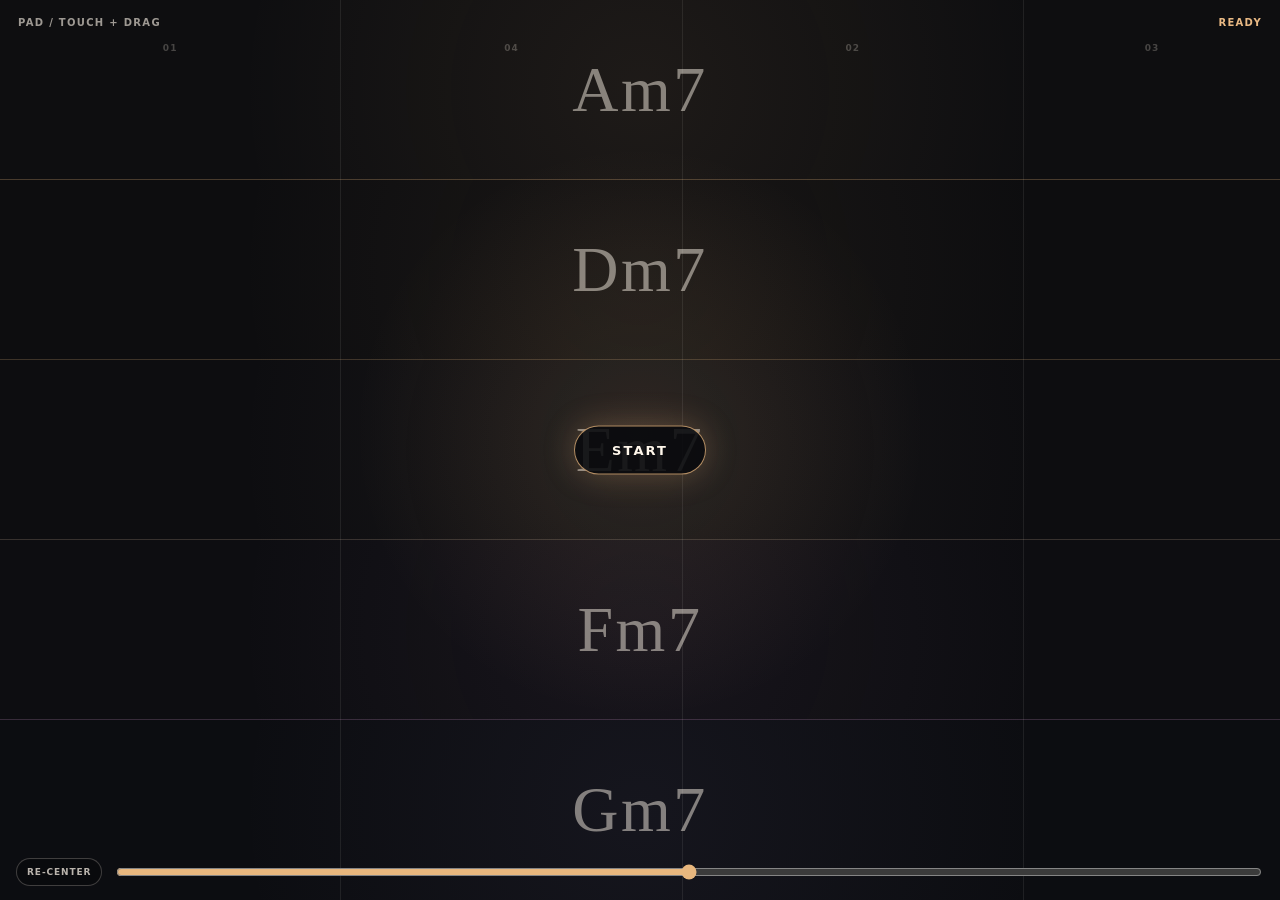
==== index.html @ 195bff77 "Deploy phone instrument" ====
<!doctype html>
<html lang="en">
  <head>
    <meta charset="UTF-8" />
    <meta name="viewport" content="width=device-width, initial-scale=1.0, viewport-fit=cover" />
    <meta name="theme-color" content="#11100f" />
    <title>Am7 Pad Instrument</title>
    <script type="module" crossorigin src="./assets/index-CUA2gbY7.js"></script>
    <link rel="modulepreload" crossorigin href="./assets/index-BlJB_Ecb.js">
    <link rel="stylesheet" crossorigin href="./assets/index-XDUJTvPv.css">
  </head>
  <body>
    <div id="app"></div>
  </body>
</html>
---- assets/index-XDUJTvPv.css ----
:root{font-family:Inter,ui-sans-serif,system-ui,-apple-system,BlinkMacSystemFont,Segoe UI,sans-serif;color:#f9f3e9;background:#090a0d;font-synthesis:none;color-scheme:dark}*{box-sizing:border-box}html,body,#app{width:100%;height:100%;min-width:320px;margin:0;overflow:hidden}body{min-height:100dvh;background:#090a0d;overscroll-behavior:none}.touch-surface{position:relative;width:100%;height:100dvh;overflow:hidden;touch-action:none;user-select:none;-webkit-user-select:none;-webkit-touch-callout:none;background:radial-gradient(circle at 50% 48%,rgba(238,183,122,.11),transparent 36%),#090a0d}.instrument-header{position:absolute;z-index:20;top:max(17px,env(safe-area-inset-top));left:18px;right:18px;display:flex;justify-content:space-between;color:#fff7eb99;font-size:10px;font-weight:750;letter-spacing:.13em;pointer-events:none}#status{color:#e9b984}#status.error{max-width:60%;color:#ff9588;text-align:right}.start-overlay{position:absolute;z-index:30;top:50%;left:50%;min-width:132px;padding:16px 24px;transform:translate(-50%,-50%);border:1px solid rgba(244,192,132,.72);border-radius:999px;color:#fff7eb;background:#090a0de0;box-shadow:0 0 32px #f4c08440;font:inherit;font-size:13px;font-weight:800;letter-spacing:.16em;touch-action:manipulation}.start-overlay[hidden]{display:none}.freeze-controls{position:absolute;z-index:25;right:16px;bottom:max(14px,env(safe-area-inset-bottom));left:16px;display:flex;align-items:center;gap:12px}.freeze-controls button{flex:0 0 auto;padding:8px 10px;border:1px solid rgba(255,247,235,.22);border-radius:999px;color:#fff7ebb8;background:#090a0dad;font:inherit;font-size:9px;font-weight:750;letter-spacing:.1em;touch-action:manipulation}.freeze-controls input{min-width:0;flex:1;accent-color:#e8b77e;touch-action:none}.tilt-glow{--tilt-top: 0;--tilt-right: 0;--tilt-bottom: 0;--tilt-left: 0;position:absolute;z-index:18;inset:0;overflow:hidden;opacity:0;pointer-events:none;transition:opacity .3s ease}.tilt-glow.enabled{opacity:1}.tilt-glow-edge{position:absolute;filter:blur(18px);mix-blend-mode:screen;transition:opacity .14s ease-out;will-change:opacity}.tilt-glow-top{top:-11%;right:-12%;left:-12%;height:22%;background:radial-gradient(ellipse at 50% 0%,rgba(223,255,80,.95),rgba(255,230,68,.3) 38%,transparent 72%);opacity:calc(var(--tilt-top) * .88)}.tilt-glow-bottom{right:-12%;bottom:-11%;left:-12%;height:22%;background:radial-gradient(ellipse at 50% 100%,rgba(80,255,155,.95),rgba(35,240,120,.3) 38%,transparent 72%);opacity:calc(var(--tilt-bottom) * .88)}.tilt-glow-right{top:-12%;right:-11%;bottom:-12%;width:22%;background:radial-gradient(ellipse at 100% 50%,rgba(80,255,155,.95),rgba(35,240,120,.3) 38%,transparent 72%);opacity:calc(var(--tilt-right) * .88)}.tilt-glow-left{top:-12%;bottom:-12%;left:-11%;width:22%;background:radial-gradient(ellipse at 0% 50%,rgba(80,255,155,.95),rgba(35,240,120,.3) 38%,transparent 72%);opacity:calc(var(--tilt-left) * .88)}.zone-band{--chord-weight: 0;--zone-color: 219, 171, 124;position:absolute;left:0;display:grid;place-items:center;width:100%;height:20%;border-bottom:1px solid rgba(var(--zone-color),.25);background:radial-gradient(circle at 50% 50%,rgba(var(--zone-color),.07),transparent 62%),rgba(var(--zone-color),.018);pointer-events:none}.zone-band:before{position:absolute;inset:0;background:radial-gradient(circle at 50% 50%,rgba(var(--zone-color),.24),transparent 68%),rgba(var(--zone-color),.1);box-shadow:inset 0 0 60px rgba(var(--zone-color),.13),0 0 26px rgba(var(--zone-color),.2);content:"";opacity:var(--chord-weight)}.zone-band>span{position:relative;z-index:1;color:#fff7eb7a;font-family:Georgia,Times New Roman,serif;font-size:clamp(34px,11vw,64px);letter-spacing:.04em;transition:color .18s ease,text-shadow .18s ease,transform .18s ease}.zone-band.active>span{color:rgb(var(--zone-color));opacity:calc(.4 + var(--chord-weight) * .6);text-shadow:0 0 22px rgba(var(--zone-color),.72);transform:scale(1.08)}.zone-am7{--zone-color: 244, 192, 132;top:0}.zone-dm7{--zone-color: 204, 163, 117;top:20%}.zone-em7{--zone-color: 178, 155, 135;top:40%}.zone-fm7{--zone-color: 179, 132, 179;top:60%}.zone-gm7{--zone-color: 147, 135, 197;top:80%;border-bottom:0}.sample-grid{position:absolute;z-index:4;inset:0;display:grid;grid-template-columns:4fr 4fr 4fr 3fr;pointer-events:none}.sample-column{--sample-weight: 0;position:relative;border-right:1px solid rgba(255,247,235,.08)}.sample-column:before{position:absolute;inset:0;background:linear-gradient(180deg,#e8b77e0a,#e8b77e1a,#9387c50d);box-shadow:inset 0 0 30px #e8b77e0d;content:"";opacity:var(--sample-weight)}.sample-column:last-child{border-right:0}.sample-column>span{position:absolute;top:max(43px,calc(env(safe-area-inset-top) + 31px));left:50%;transform:translate(-50%);color:#fff7eb3d;font-size:9px;font-weight:750;letter-spacing:.12em;transition:color .18s ease,text-shadow .18s ease}.sample-column.active>span{color:#e8b77e;opacity:calc(.35 + var(--sample-weight) * .65);text-shadow:0 0 12px rgba(232,183,126,.65)}.touch-marker{position:absolute;z-index:12;top:0;left:0;width:54px;height:54px;transform:translate(-50%,-50%) scale(.4);border:1px solid rgba(255,245,227,.85);border-radius:50%;opacity:0;pointer-events:none;box-shadow:0 0 0 8px #ffeed214,0 0 32px #f4c08480;transition:opacity .1s ease,transform .1s ease}.touch-marker.visible{transform:translate(-50%,-50%) scale(1);opacity:1}
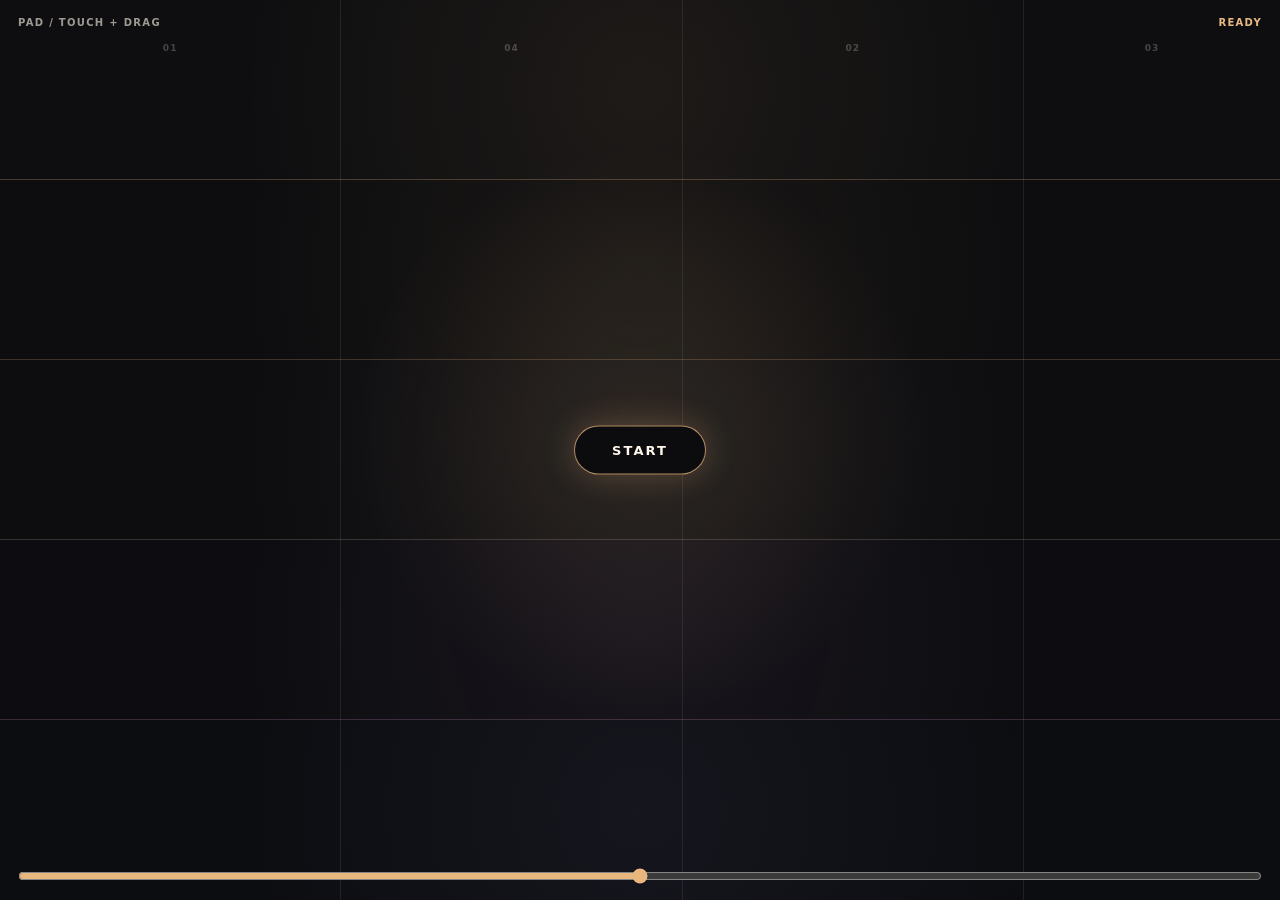
==== commit c84ebe28: "Update performance UI" ====
--- a/index.html
+++ b/index.html
@@ -5,9 +5,9 @@
     <meta name="viewport" content="width=device-width, initial-scale=1.0, viewport-fit=cover" />
     <meta name="theme-color" content="#11100f" />
     <title>Am7 Pad Instrument</title>
-    <script type="module" crossorigin src="./assets/index-CUA2gbY7.js"></script>
+    <script type="module" crossorigin src="./assets/index-DYyacytz.js"></script>
     <link rel="modulepreload" crossorigin href="./assets/index-BlJB_Ecb.js">
-    <link rel="stylesheet" crossorigin href="./assets/index-XDUJTvPv.css">
+    <link rel="stylesheet" crossorigin href="./assets/index-Bui4Fd-F.css">
   </head>
   <body>
     <div id="app"></div>
--- a/assets/index-Bui4Fd-F.css
+++ b/assets/index-Bui4Fd-F.css
@@ -0,0 +1 @@
+:root{font-family:Inter,ui-sans-serif,system-ui,-apple-system,BlinkMacSystemFont,Segoe UI,sans-serif;color:#f9f3e9;background:#090a0d;font-synthesis:none;color-scheme:dark}*{box-sizing:border-box}html,body,#app{width:100%;height:100%;min-width:320px;margin:0;overflow:hidden}body{min-height:100dvh;background:#090a0d;overscroll-behavior:none}.touch-surface{position:relative;width:100%;height:100dvh;overflow:hidden;touch-action:none;user-select:none;-webkit-user-select:none;-webkit-touch-callout:none;background:radial-gradient(circle at 50% 48%,rgba(238,183,122,.11),transparent 36%),#090a0d}.instrument-header{position:absolute;z-index:20;top:max(17px,env(safe-area-inset-top));left:18px;right:18px;display:flex;justify-content:space-between;color:#fff7eb99;font-size:10px;font-weight:750;letter-spacing:.13em;pointer-events:none}#status{color:#e9b984}#status.error{max-width:60%;color:#ff9588;text-align:right}.start-overlay{position:absolute;z-index:30;top:50%;left:50%;min-width:132px;padding:16px 24px;transform:translate(-50%,-50%);border:1px solid rgba(244,192,132,.72);border-radius:999px;color:#fff7eb;background:#090a0de0;box-shadow:0 0 32px #f4c08440;font:inherit;font-size:13px;font-weight:800;letter-spacing:.16em;touch-action:manipulation}.start-overlay[hidden]{display:none}.freeze-controls{position:absolute;z-index:25;right:16px;bottom:max(14px,env(safe-area-inset-bottom));left:16px;display:flex;align-items:center;gap:12px}.freeze-controls button{flex:0 0 auto;padding:8px 10px;border:1px solid rgba(255,247,235,.22);border-radius:999px;color:#fff7ebb8;background:#090a0dad;font:inherit;font-size:9px;font-weight:750;letter-spacing:.1em;touch-action:manipulation}#recenter{display:none}.freeze-controls input{min-width:0;flex:1;accent-color:#e8b77e;touch-action:none}.tilt-glow{--tilt-top: 0;--tilt-right: 0;--tilt-bottom: 0;--tilt-left: 0;position:absolute;z-index:18;inset:0;overflow:hidden;opacity:0;pointer-events:none;transition:opacity .3s ease}.tilt-glow.enabled{opacity:1}.tilt-glow-edge{position:absolute;filter:blur(18px);mix-blend-mode:screen;transition:opacity .14s ease-out;will-change:opacity}.tilt-glow-top{top:-11%;right:-12%;left:-12%;height:22%;background:radial-gradient(ellipse at 50% 0%,rgba(223,255,80,.95),rgba(255,230,68,.3) 38%,transparent 72%);opacity:calc(var(--tilt-top) * .88)}.tilt-glow-bottom{right:-12%;bottom:-11%;left:-12%;height:22%;background:radial-gradient(ellipse at 50% 100%,rgba(80,255,155,.95),rgba(35,240,120,.3) 38%,transparent 72%);opacity:calc(var(--tilt-bottom) * .88)}.tilt-glow-right{top:-12%;right:-11%;bottom:-12%;width:22%;background:radial-gradient(ellipse at 100% 50%,rgba(80,255,155,.95),rgba(35,240,120,.3) 38%,transparent 72%);opacity:calc(var(--tilt-right) * .88)}.tilt-glow-left{top:-12%;bottom:-12%;left:-11%;width:22%;background:radial-gradient(ellipse at 0% 50%,rgba(80,255,155,.95),rgba(35,240,120,.3) 38%,transparent 72%);opacity:calc(var(--tilt-left) * .88)}.zone-band{--chord-weight: 0;--zone-color: 219, 171, 124;position:absolute;left:0;display:grid;place-items:center;width:100%;height:20%;border-bottom:1px solid rgba(var(--zone-color),.25);background:radial-gradient(circle at 50% 50%,rgba(var(--zone-color),.07),transparent 62%),rgba(var(--zone-color),.018);pointer-events:none}.zone-band:before{position:absolute;inset:0;background:radial-gradient(circle at 50% 50%,rgba(var(--zone-color),.24),transparent 68%),rgba(var(--zone-color),.1);box-shadow:inset 0 0 60px rgba(var(--zone-color),.13),0 0 26px rgba(var(--zone-color),.2);content:"";opacity:var(--chord-weight)}.zone-band>span{display:none}.zone-band.active>span{color:rgb(var(--zone-color));opacity:calc(.4 + var(--chord-weight) * .6);text-shadow:0 0 22px rgba(var(--zone-color),.72);transform:scale(1.08)}.zone-am7{--zone-color: 244, 192, 132;top:0}.zone-dm7{--zone-color: 204, 163, 117;top:20%}.zone-em7{--zone-color: 178, 155, 135;top:40%}.zone-fm7{--zone-color: 179, 132, 179;top:60%}.zone-gm7{--zone-color: 147, 135, 197;top:80%;border-bottom:0}.sample-grid{position:absolute;z-index:4;inset:0;display:grid;grid-template-columns:4fr 4fr 4fr 3fr;pointer-events:none}.sample-column{--sample-weight: 0;position:relative;border-right:1px solid rgba(255,247,235,.08)}.sample-column:before{position:absolute;inset:0;background:linear-gradient(180deg,#e8b77e0a,#e8b77e1a,#9387c50d);box-shadow:inset 0 0 30px #e8b77e0d;content:"";opacity:var(--sample-weight)}.sample-column:last-child{border-right:0}.sample-column>span{position:absolute;top:max(43px,calc(env(safe-area-inset-top) + 31px));left:50%;transform:translate(-50%);color:#fff7eb3d;font-size:9px;font-weight:750;letter-spacing:.12em;transition:color .18s ease,text-shadow .18s ease}.sample-column.active>span{color:#e8b77e;opacity:calc(.35 + var(--sample-weight) * .65);text-shadow:0 0 12px rgba(232,183,126,.65)}.touch-marker{position:absolute;z-index:12;top:0;left:0;width:54px;height:54px;transform:translate(-50%,-50%) scale(.4);border:1px solid rgba(255,245,227,.85);border-radius:50%;opacity:0;pointer-events:none;box-shadow:0 0 0 8px #ffeed214,0 0 32px #f4c08480;transition:opacity .1s ease,transform .1s ease}.touch-marker.visible{transform:translate(-50%,-50%) scale(1);opacity:1}
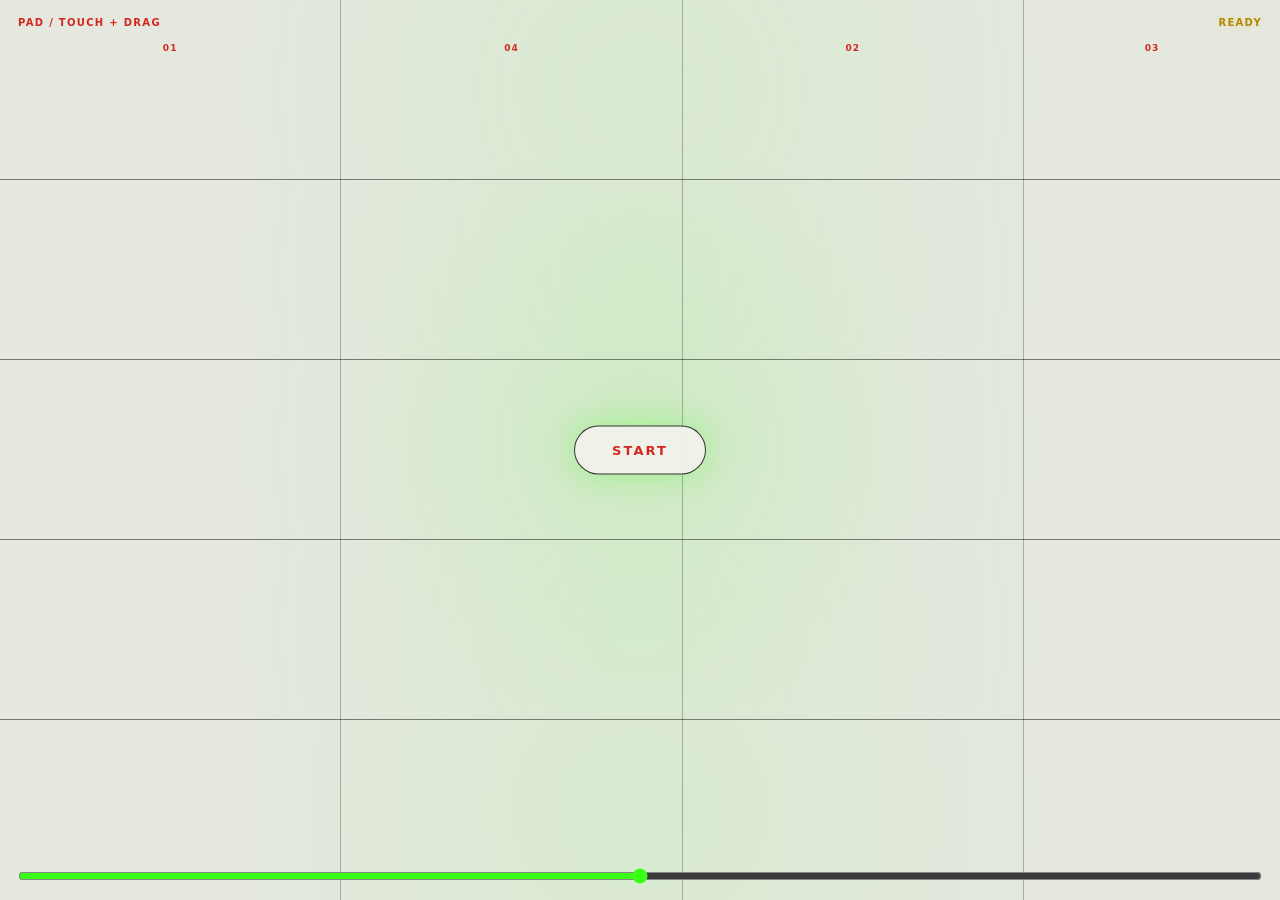
==== commit 72b3f207: "Update high-contrast color palette" ====
--- a/index.html
+++ b/index.html
@@ -5,9 +5,9 @@
     <meta name="viewport" content="width=device-width, initial-scale=1.0, viewport-fit=cover" />
     <meta name="theme-color" content="#11100f" />
     <title>Am7 Pad Instrument</title>
-    <script type="module" crossorigin src="./assets/index-DYyacytz.js"></script>
+    <script type="module" crossorigin src="./assets/index-DIqOzzZA.js"></script>
     <link rel="modulepreload" crossorigin href="./assets/index-BlJB_Ecb.js">
-    <link rel="stylesheet" crossorigin href="./assets/index-Bui4Fd-F.css">
+    <link rel="stylesheet" crossorigin href="./assets/index-CgE3X2f5.css">
   </head>
   <body>
     <div id="app"></div>
--- a/assets/index-CgE3X2f5.css
+++ b/assets/index-CgE3X2f5.css
@@ -0,0 +1 @@
+:root{font-family:Inter,ui-sans-serif,system-ui,-apple-system,BlinkMacSystemFont,Segoe UI,sans-serif;color:#171717;background:#e8e8e2;font-synthesis:none;color-scheme:light}*{box-sizing:border-box}html,body,#app{width:100%;height:100%;min-width:320px;margin:0;overflow:hidden}body{min-height:100dvh;background:#e8e8e2;overscroll-behavior:none}.touch-surface{position:relative;width:100%;height:100dvh;overflow:hidden;touch-action:none;user-select:none;-webkit-user-select:none;-webkit-touch-callout:none;background:radial-gradient(circle at 50% 48%,rgba(57,255,20,.08),transparent 38%),#e8e8e2}.instrument-header{position:absolute;z-index:20;top:max(17px,env(safe-area-inset-top));left:18px;right:18px;display:flex;justify-content:space-between;color:#d32720;font-size:10px;font-weight:750;letter-spacing:.13em;pointer-events:none}#status{color:#b48600;text-shadow:0 0 10px rgba(255,211,0,.26)}#status.error{max-width:60%;color:#d32720;text-align:right}.start-overlay{position:absolute;z-index:30;top:50%;left:50%;min-width:132px;padding:16px 24px;transform:translate(-50%,-50%);border:1px solid rgba(0,0,0,.78);border-radius:999px;color:#d32720;background:#f2f2eceb;box-shadow:0 0 32px #39ff1452;font:inherit;font-size:13px;font-weight:800;letter-spacing:.16em;touch-action:manipulation}.start-overlay[hidden]{display:none}.freeze-controls{position:absolute;z-index:25;right:16px;bottom:max(14px,env(safe-area-inset-bottom));left:16px;display:flex;align-items:center;gap:12px}.freeze-controls button{flex:0 0 auto;padding:8px 10px;border:1px solid rgba(0,0,0,.32);border-radius:999px;color:#d32720;background:#f2f2ecd1;font:inherit;font-size:9px;font-weight:750;letter-spacing:.1em;touch-action:manipulation}#recenter{display:none}.freeze-controls input{min-width:0;flex:1;accent-color:#39ff14;touch-action:none}.tilt-glow{--tilt-top: 0;--tilt-right: 0;--tilt-bottom: 0;--tilt-left: 0;position:absolute;z-index:18;inset:0;overflow:hidden;opacity:0;pointer-events:none;transition:opacity .3s ease}.tilt-glow.enabled{opacity:1}.tilt-glow-edge{position:absolute;filter:blur(18px);mix-blend-mode:multiply;transition:opacity .14s ease-out;will-change:opacity}.tilt-glow-top{top:-11%;right:-12%;left:-12%;height:22%;background:radial-gradient(ellipse at 50% 0%,rgba(57,255,20,.95),rgba(57,255,20,.3) 38%,transparent 72%);opacity:calc(var(--tilt-top) * .88)}.tilt-glow-bottom{right:-12%;bottom:-11%;left:-12%;height:22%;background:radial-gradient(ellipse at 50% 100%,rgba(80,255,155,.95),rgba(35,240,120,.3) 38%,transparent 72%);opacity:calc(var(--tilt-bottom) * .88)}.tilt-glow-right{top:-12%;right:-11%;bottom:-12%;width:22%;background:radial-gradient(ellipse at 100% 50%,rgba(80,255,155,.95),rgba(35,240,120,.3) 38%,transparent 72%);opacity:calc(var(--tilt-right) * .88)}.tilt-glow-left{top:-12%;bottom:-12%;left:-11%;width:22%;background:radial-gradient(ellipse at 0% 50%,rgba(80,255,155,.95),rgba(35,240,120,.3) 38%,transparent 72%);opacity:calc(var(--tilt-left) * .88)}.zone-band{--chord-weight: 0;--zone-color: 57, 255, 20;position:absolute;left:0;display:grid;place-items:center;width:100%;height:20%;border-bottom:1px solid rgba(0,0,0,.48);background:radial-gradient(circle at 50% 50%,rgba(var(--zone-color),.07),transparent 62%),rgba(var(--zone-color),.018);pointer-events:none}.zone-band:before{position:absolute;inset:0;background:radial-gradient(circle at 50% 50%,rgba(var(--zone-color),.24),transparent 68%),rgba(var(--zone-color),.1);box-shadow:inset 0 0 60px rgba(var(--zone-color),.13),0 0 26px rgba(var(--zone-color),.2);content:"";opacity:var(--chord-weight)}.zone-band>span{display:none}.zone-band.active>span{color:rgb(var(--zone-color));opacity:calc(.4 + var(--chord-weight) * .6);text-shadow:0 0 22px rgba(var(--zone-color),.72);transform:scale(1.08)}.zone-am7{top:0}.zone-dm7{top:20%}.zone-em7{top:40%}.zone-fm7{top:60%}.zone-gm7{top:80%;border-bottom:0}.sample-grid{position:absolute;z-index:4;inset:0;display:grid;grid-template-columns:4fr 4fr 4fr 3fr;pointer-events:none}.sample-column{--sample-weight: 0;position:relative;border-right:1px solid rgba(0,0,0,.26)}.sample-column:before{position:absolute;inset:0;background:linear-gradient(180deg,#39ff1406,#39ff141f,#39ff140a);box-shadow:inset 0 0 30px #39ff1414;content:"";opacity:var(--sample-weight)}.sample-column:last-child{border-right:0}.sample-column>span{position:absolute;top:max(43px,calc(env(safe-area-inset-top) + 31px));left:50%;transform:translate(-50%);color:#d32720;font-size:9px;font-weight:750;letter-spacing:.12em;transition:color .18s ease,text-shadow .18s ease}.sample-column.active>span{color:#b48600;opacity:calc(.35 + var(--sample-weight) * .65);text-shadow:0 0 12px rgba(255,211,0,.5)}.touch-marker{position:absolute;z-index:12;top:0;left:0;width:54px;height:54px;transform:translate(-50%,-50%) scale(.4);border:1px solid rgba(0,0,0,.88);border-radius:50%;opacity:0;pointer-events:none;box-shadow:0 0 0 8px #39ff1421,0 0 32px #39ff14b8;transition:opacity .1s ease,transform .1s ease}.touch-marker.visible{transform:translate(-50%,-50%) scale(1);opacity:1}
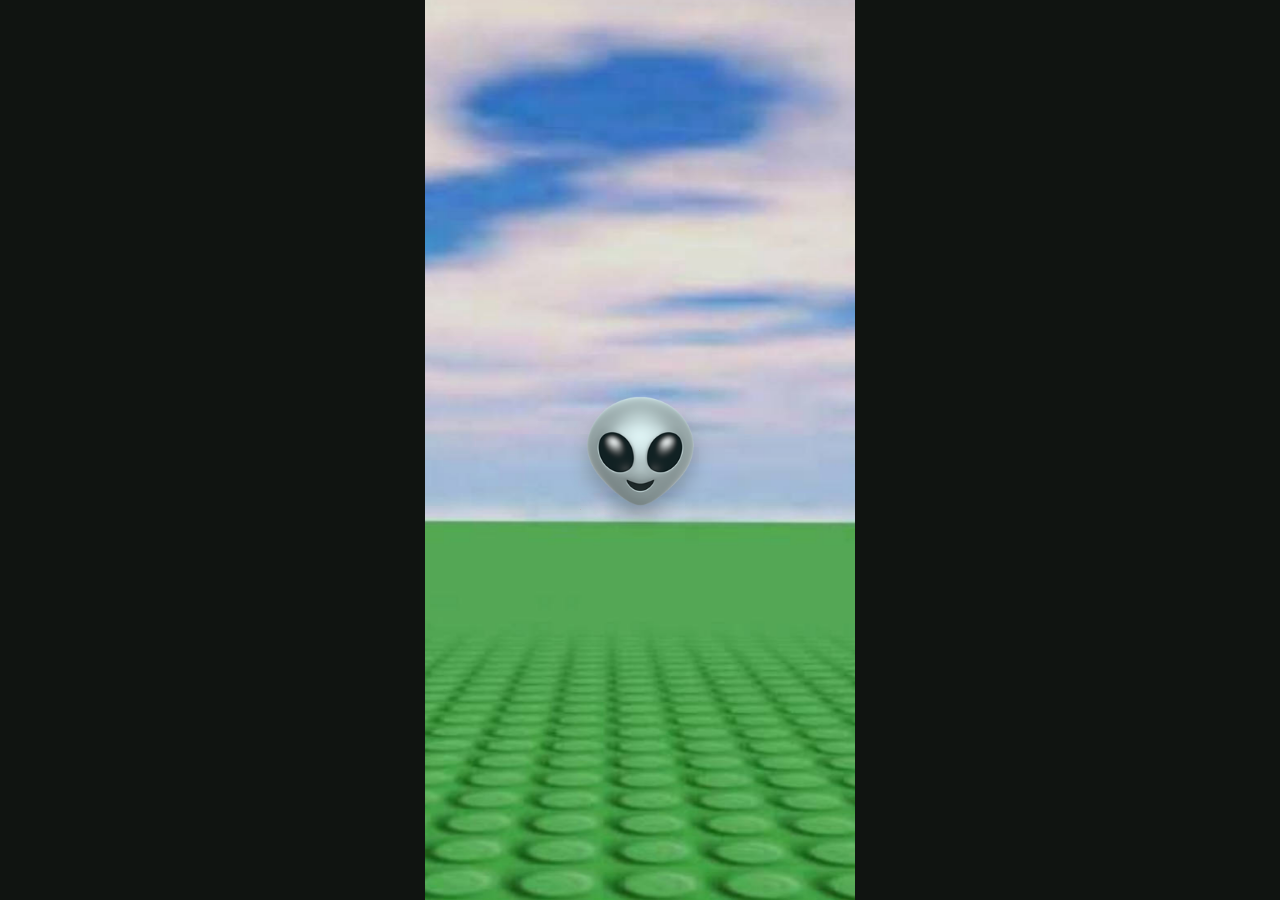
==== commit f06f57b7: "deploy: sync phone instrument f1a93db" ====
--- a/index.html
+++ b/index.html
@@ -1,13 +1,13 @@
 <!doctype html>
-<html lang="en">
+<html lang="zh-CN">
   <head>
     <meta charset="UTF-8" />
     <meta name="viewport" content="width=device-width, initial-scale=1.0, viewport-fit=cover" />
-    <meta name="theme-color" content="#11100f" />
-    <title>Am7 Pad Instrument</title>
-    <script type="module" crossorigin src="./assets/index-DIqOzzZA.js"></script>
-    <link rel="modulepreload" crossorigin href="./assets/index-BlJB_Ecb.js">
-    <link rel="stylesheet" crossorigin href="./assets/index-CgE3X2f5.css">
+    <meta name="theme-color" content="#a9c5df" />
+    <title>Phone Instruments</title>
+    <script type="module" crossorigin src="./assets/index-BSk4Iz_H.js"></script>
+    <link rel="modulepreload" crossorigin href="./assets/modulepreload-polyfill-B5Qt9EMX.js">
+    <link rel="stylesheet" crossorigin href="./assets/index-BS7YJX2O.css">
   </head>
   <body>
     <div id="app"></div>
--- a/assets/index-BS7YJX2O.css
+++ b/assets/index-BS7YJX2O.css
@@ -0,0 +1 @@
+:root{color-scheme:light;background:#101411;font-family:system-ui,sans-serif}*{box-sizing:border-box}html,body,#app{width:100%;height:100%;margin:0;overflow:hidden}body{overscroll-behavior:none}#app{display:grid;place-items:center}[hidden]{display:none!important}.home-scene{position:relative;width:100%;height:100dvh;overflow:hidden;isolation:isolate;user-select:none;-webkit-user-select:none;-webkit-touch-callout:none}.home-background{position:absolute;inset:-30px;background:url(../image/index_bg.jpg) center / cover;transform:translate(var(--background-x, 0px),var(--background-y, 0px));will-change:transform}.home-gate{position:absolute;inset:0;display:grid;place-items:center;z-index:2}.alien,.instrument-icon{display:grid;place-items:center;padding:0;border:0;background:none;cursor:pointer;touch-action:manipulation;-webkit-tap-highlight-color:transparent}.alien{width:120px;height:120px;filter:drop-shadow(0 12px 10px #0003);animation:breathe 2.8s ease-in-out infinite}.alien img{width:100%;height:100%;object-fit:contain}.alien.permission-error{filter:drop-shadow(0 0 16px #f33)}.home-brand{position:absolute;z-index:1;top:max(26px,calc(env(safe-area-inset-top) + 16px));left:50%;width:170px;max-width:48%;height:auto;transform:translate(-50%);pointer-events:none;animation:reveal .45s ease both}.instrument-grid{position:absolute;inset:max(15%,calc(env(safe-area-inset-top) + 70px)) 10% max(15%,env(safe-area-inset-bottom));display:grid;grid-template-columns:repeat(2,1fr);grid-template-rows:repeat(3,1fr);place-items:center;transform:translate(var(--icon-x, 0px),var(--icon-y, 0px));will-change:transform;animation:reveal .45s ease both}.instrument-icon{width:110px;height:110px}.instrument-icon img{width:86px;height:86px;object-fit:contain;image-rendering:pixelated;filter:drop-shadow(0 10px 6px #0003);transition:transform .16s ease}.instrument-icon:active img,.instrument-icon.pop img{transform:scale(1.12)}.alien:focus-visible,.instrument-icon:focus-visible{outline:2px solid #fff;outline-offset:5px}@keyframes breathe{50%{transform:translateY(-5px) scale(1.035)}}@keyframes reveal{0%{opacity:0}to{opacity:1}}@media(min-width:600px){.home-scene{width:min(430px,100vw);height:min(900px,100dvh)}}@media(max-height:500px){.instrument-grid{inset:65px 20% max(8%,env(safe-area-inset-bottom))}.instrument-icon{width:72px;height:72px}.instrument-icon img{width:60px;height:60px}}
